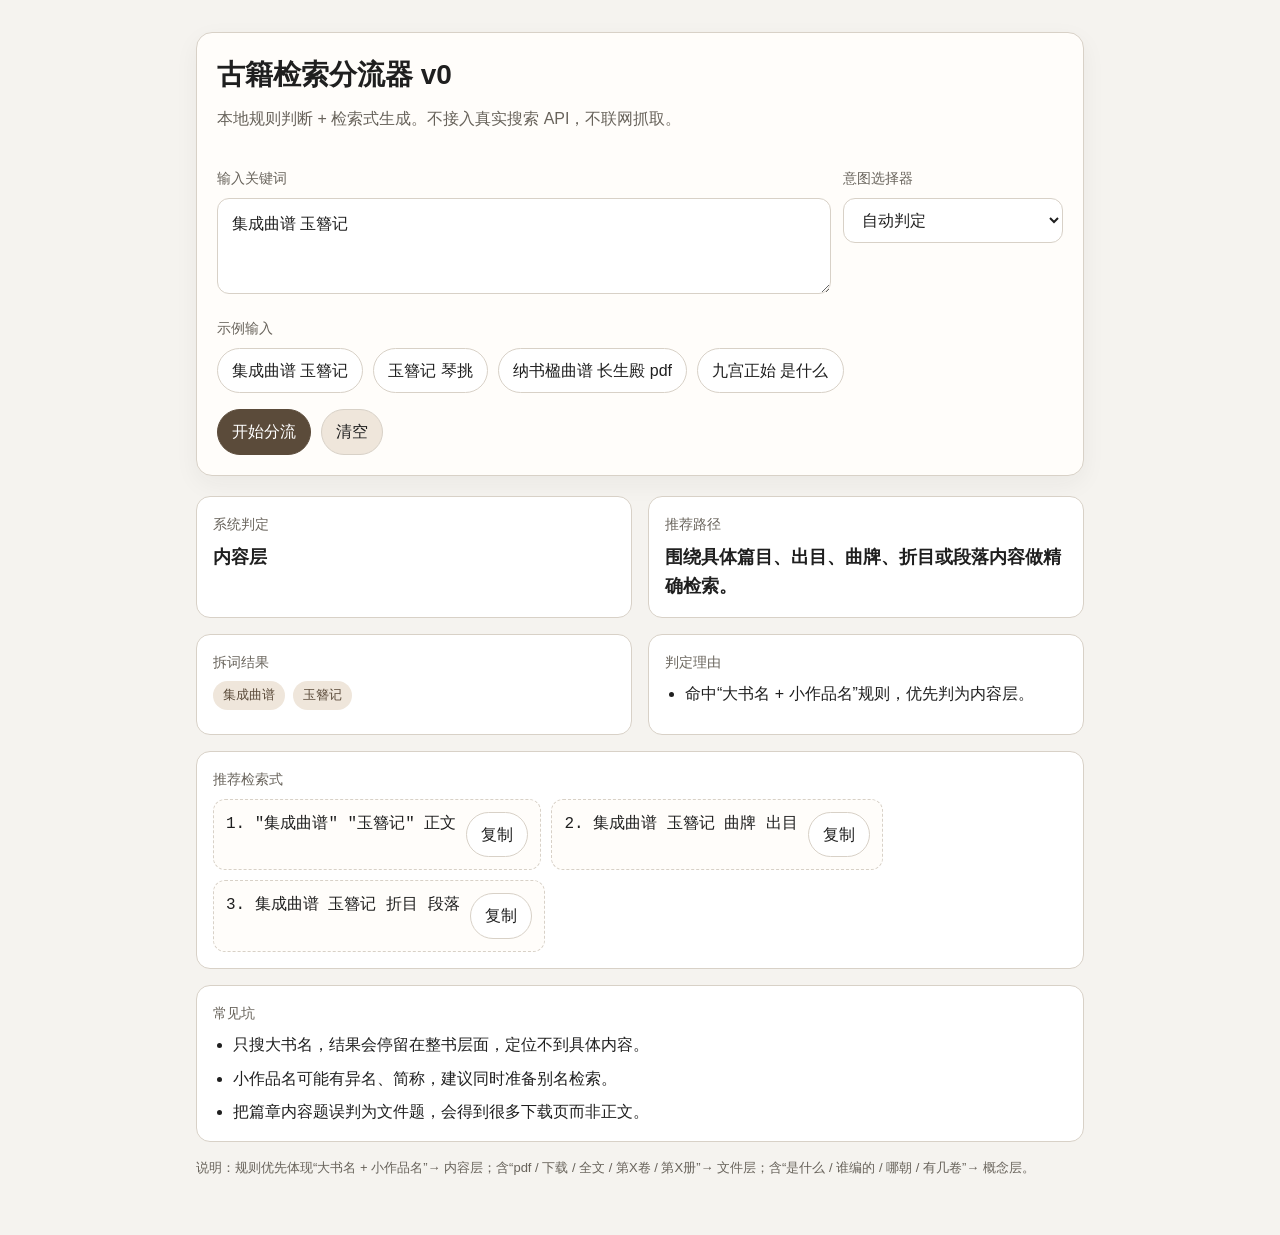
==== index.html @ 86e20113 "Add ancient text query router single-page tool" ====
<!doctype html>
<html lang="zh-CN">
  <head>
    <meta charset="UTF-8" />
    <meta name="viewport" content="width=device-width, initial-scale=1.0" />
    <title>古籍检索分流器 v0</title>
    <style>
      :root {
        color-scheme: light;
        --bg: #f5f3ef;
        --card: #fffdfa;
        --text: #1f1f1f;
        --muted: #68635b;
        --line: #d8d1c7;
        --accent: #5b4b3a;
        --accent-soft: #efe6db;
      }

      * { box-sizing: border-box; }
      body {
        margin: 0;
        font-family: "PingFang SC", "Microsoft YaHei", sans-serif;
        background: var(--bg);
        color: var(--text);
        line-height: 1.6;
      }

      .wrap {
        max-width: 920px;
        margin: 0 auto;
        padding: 32px 16px 56px;
      }

      .panel {
        background: var(--card);
        border: 1px solid var(--line);
        border-radius: 16px;
        padding: 20px;
        box-shadow: 0 8px 24px rgba(31, 31, 31, 0.05);
      }

      h1, h2, h3, p { margin: 0; }
      h1 { font-size: 28px; margin-bottom: 8px; }
      .sub { color: var(--muted); margin-bottom: 20px; }
      .stack { display: grid; gap: 16px; }
      .row { display: grid; gap: 12px; }

      @media (min-width: 760px) {
        .row.two { grid-template-columns: 1fr 220px; align-items: start; }
        .grid { grid-template-columns: repeat(2, minmax(0, 1fr)); }
      }

      label { font-size: 14px; color: var(--muted); display: block; margin-bottom: 8px; }

      textarea, select {
        width: 100%;
        border: 1px solid var(--line);
        border-radius: 12px;
        padding: 12px 14px;
        font: inherit;
        background: #fff;
        color: var(--text);
      }

      textarea { min-height: 96px; resize: vertical; }

      .btns, .example-list, .search-list { display: flex; flex-wrap: wrap; gap: 10px; }
      button {
        border: 1px solid var(--line);
        background: #fff;
        color: var(--text);
        border-radius: 999px;
        padding: 9px 14px;
        cursor: pointer;
        font: inherit;
      }
      button:hover { border-color: var(--accent); }
      .primary { background: var(--accent); color: #fff; border-color: var(--accent); }
      .ghost { background: var(--accent-soft); }

      .grid { display: grid; gap: 16px; }
      .card {
        border: 1px solid var(--line);
        border-radius: 14px;
        padding: 16px;
        background: #fff;
      }
      .title { font-size: 14px; color: var(--muted); margin-bottom: 8px; }
      .value { font-size: 18px; font-weight: 700; }
      .tag {
        display: inline-flex;
        background: var(--accent-soft);
        color: var(--accent);
        border-radius: 999px;
        padding: 4px 10px;
        font-size: 13px;
        margin: 0 8px 8px 0;
      }
      ul { margin: 0; padding-left: 20px; }
      li + li { margin-top: 8px; }
      .search-item {
        display: grid;
        grid-template-columns: 1fr auto;
        gap: 10px;
        align-items: start;
        border: 1px dashed var(--line);
        border-radius: 12px;
        padding: 12px;
        background: #fffdfa;
      }
      .search-text {
        font-family: ui-monospace, SFMono-Regular, Menlo, Consolas, monospace;
        word-break: break-all;
      }
      .footnote { color: var(--muted); font-size: 13px; }
    </style>
  </head>
  <body>
    <main class="wrap">
      <section class="panel stack">
        <div>
          <h1>古籍检索分流器 v0</h1>
          <p class="sub">本地规则判断 + 检索式生成。不接入真实搜索 API，不联网抓取。</p>
        </div>

        <div class="row two">
          <div>
            <label for="queryInput">输入关键词</label>
            <textarea id="queryInput" placeholder="例如：集成曲谱 玉簪记"></textarea>
          </div>
          <div>
            <label for="intentSelect">意图选择器</label>
            <select id="intentSelect">
              <option value="auto">自动判定</option>
              <option value="concept">概念层</option>
              <option value="file">文件层</option>
              <option value="content">内容层</option>
            </select>
          </div>
        </div>

        <div class="stack">
          <div>
            <label>示例输入</label>
            <div class="example-list" id="exampleList"></div>
          </div>
          <div class="btns">
            <button class="primary" id="analyzeBtn">开始分流</button>
            <button class="ghost" id="clearBtn">清空</button>
          </div>
        </div>
      </section>

      <section class="stack" style="margin-top: 20px;" id="resultSection">
        <div class="grid">
          <div class="card">
            <div class="title">系统判定</div>
            <div class="value" id="judgement">—</div>
          </div>
          <div class="card">
            <div class="title">推荐路径</div>
            <div class="value" id="pathText">—</div>
          </div>
        </div>

        <div class="grid">
          <div class="card">
            <div class="title">拆词结果</div>
            <div id="tokens">—</div>
          </div>
          <div class="card">
            <div class="title">判定理由</div>
            <ul id="reasons"><li>—</li></ul>
          </div>
        </div>

        <div class="card">
          <div class="title">推荐检索式</div>
          <div class="search-list" id="searchList"></div>
        </div>

        <div class="card">
          <div class="title">常见坑</div>
          <ul id="pitfalls"></ul>
        </div>

        <p class="footnote">说明：规则优先体现“大书名 + 小作品名”→ 内容层；含“pdf / 下载 / 全文 / 第X卷 / 第X册”→ 文件层；含“是什么 / 谁编的 / 哪朝 / 有几卷”→ 概念层。</p>
      </section>
    </main>

    <script>
      // 预置示例，便于后续扩展为更多模板。
      const examples = [
        '集成曲谱 玉簪记',
        '玉簪记 琴挑',
        '纳书楹曲谱 长生殿 pdf',
        '九宫正始 是什么'
      ];

      const layerMeta = {
        concept: {
          label: '概念层',
          path: '先确认对象定义、版本、编者、时代与卷册信息，再进入下一步检索。',
          pitfalls: [
            '只问书名不问版本，容易把同名异书混在一起。',
            '把“是什么”类问题直接当全文下载题，会浪费时间。',
            '未先确认编者、朝代、卷数，后续检索式容易过宽。'
          ]
        },
        file: {
          label: '文件层',
          path: '优先找可下载或可打开的载体文件，再核对版本与卷册。',
          pitfalls: [
            '只搜“pdf”不加书名全称，常出现无关结果。',
            '“全文”结果未必是原书扫描件，可能只是节录。',
            '卷、册、部信息缺失时，容易下载错文件。'
          ]
        },
        content: {
          label: '内容层',
          path: '围绕具体篇目、出目、曲牌、折目或段落内容做精确检索。',
          pitfalls: [
            '只搜大书名，结果会停留在整书层面，定位不到具体内容。',
            '小作品名可能有异名、简称，建议同时准备别名检索。',
            '把篇章内容题误判为文件题，会得到很多下载页而非正文。'
          ]
        }
      };

      const bigTitleHints = ['曲谱', '集成', '总集', '文库', '丛刊', '全书', '选', '汇编'];
      const conceptMarkers = ['是什么', '谁编的', '哪朝', '有几卷'];
      const fileMarkers = ['pdf', '下载', '全文'];

      function splitQuery(input) {
        return input
          .trim()
          .split(/\s+/)
          .filter(Boolean);
      }

      function hasVolumeMarker(input) {
        return /第[一二三四五六七八九十百千万\d]+[卷册]/.test(input);
      }

      function detectLayer(input, manualIntent) {
        const text = input.trim();
        const tokens = splitQuery(text);
        const reasons = [];

        if (!text) {
          return {
            layer: 'concept',
            tokens: [],
            reasons: ['输入为空，默认展示概念层说明。']
          };
        }

        if (manualIntent !== 'auto') {
          reasons.push(`已使用手动意图：${layerMeta[manualIntent].label}。`);
          return { layer: manualIntent, tokens, reasons };
        }

        const conceptHit = conceptMarkers.find((item) => text.includes(item));
        const fileHit = fileMarkers.find((item) => text.toLowerCase().includes(item));
        const volumeHit = hasVolumeMarker(text);
        const hasBigPlusSmall = tokens.length >= 2 && (bigTitleHints.some((item) => tokens[0].includes(item)) || bigTitleHints.some((item) => text.includes(item))) && tokens[1].length >= 2;

        if (hasBigPlusSmall) {
          reasons.push('命中“大书名 + 小作品名”规则，优先判为内容层。');
          if (fileHit || volumeHit) {
            reasons.push('虽然同时出现文件线索，但内容定位优先级更高，建议先定篇目再找载体。');
          }
          return { layer: 'content', tokens, reasons };
        }

        if (fileHit || volumeHit) {
          reasons.push(`命中文件线索：${fileHit || '第X卷/第X册'}。`);
          reasons.push('该类查询通常在寻找可打开、可下载或指定卷册的文件。');
          return { layer: 'file', tokens, reasons };
        }

        if (conceptHit) {
          reasons.push(`命中概念线索：${conceptHit}。`);
          reasons.push('该类查询更适合先确认定义、编者、时代或卷数。');
          return { layer: 'concept', tokens, reasons };
        }

        if (tokens.length >= 2) {
          reasons.push('查询中包含多个词，且更像在定位具体篇目或段落。');
          return { layer: 'content', tokens, reasons };
        }

        reasons.push('未命中强规则，默认先走概念层，缩小对象范围。');
        return { layer: 'concept', tokens, reasons };
      }

      function buildQueries(input, layer, tokens) {
        const joined = tokens.join(' ');
        const exact = tokens.map((token) => `"${token}"`).join(' ');

        if (layer === 'concept') {
          return [
            `${exact} 是什么`,
            `${joined} 谁编的 哪朝 有几卷`,
            `${joined} 版本 编者 卷数`
          ];
        }

        if (layer === 'file') {
          return [
            `${exact} pdf`,
            `${joined} 全文 下载`,
            `${joined} 第1卷 pdf 版本`
          ];
        }

        return [
          `${exact} 正文`,
          `${joined} 曲牌 出目`,
          `${joined} 折目 段落`
        ];
      }

      function renderResult() {
        const input = document.getElementById('queryInput').value;
        const manualIntent = document.getElementById('intentSelect').value;
        const result = detectLayer(input, manualIntent);
        const meta = layerMeta[result.layer];
        const searches = buildQueries(input, result.layer, result.tokens);

        document.getElementById('judgement').textContent = meta.label;
        document.getElementById('pathText').textContent = meta.path;

        const tokenBox = document.getElementById('tokens');
        tokenBox.innerHTML = result.tokens.length
          ? result.tokens.map((token) => `<span class="tag">${token}</span>`).join('')
          : '—';

        document.getElementById('reasons').innerHTML = result.reasons
          .map((reason) => `<li>${reason}</li>`)
          .join('');

        const searchList = document.getElementById('searchList');
        searchList.innerHTML = searches
          .map((text, index) => `
            <div class="search-item">
              <div class="search-text">${index + 1}. ${text}</div>
              <button data-copy="${text.replace(/"/g, '&quot;')}">复制</button>
            </div>
          `)
          .join('');

        document.getElementById('pitfalls').innerHTML = meta.pitfalls
          .map((item) => `<li>${item}</li>`)
          .join('');
      }

      function bindExamples() {
        const box = document.getElementById('exampleList');
        box.innerHTML = examples
          .map((example) => `<button type="button" data-example="${example}">${example}</button>`)
          .join('');

        box.addEventListener('click', (event) => {
          const target = event.target;
          if (target.matches('[data-example]')) {
            document.getElementById('queryInput').value = target.getAttribute('data-example');
            document.getElementById('intentSelect').value = 'auto';
            renderResult();
          }
        });
      }

      function bindActions() {
        document.getElementById('analyzeBtn').addEventListener('click', renderResult);
        document.getElementById('clearBtn').addEventListener('click', () => {
          document.getElementById('queryInput').value = '';
          document.getElementById('intentSelect').value = 'auto';
          renderResult();
        });

        document.getElementById('searchList').addEventListener('click', async (event) => {
          const target = event.target;
          if (!target.matches('[data-copy]')) return;
          const text = target.getAttribute('data-copy');
          try {
            await navigator.clipboard.writeText(text);
            target.textContent = '已复制';
            setTimeout(() => { target.textContent = '复制'; }, 1200);
          } catch {
            target.textContent = '复制失败';
            setTimeout(() => { target.textContent = '复制'; }, 1200);
          }
        });
      }

      bindExamples();
      bindActions();
      document.getElementById('queryInput').value = examples[0];
      renderResult();
    </script>
  </body>
</html>
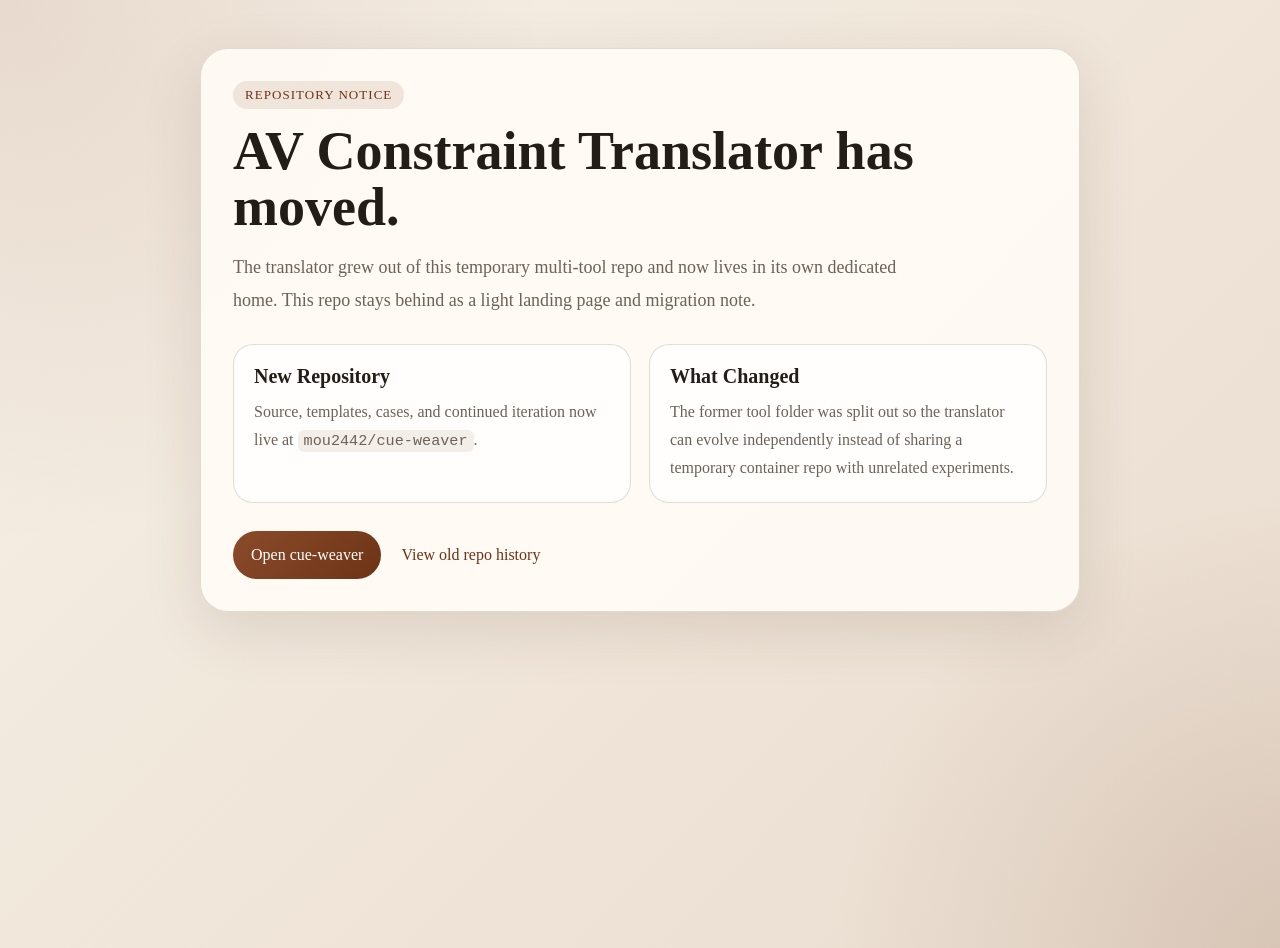
==== commit 5250addd: "Turn GPT repo into migration landing page" ====
--- a/index.html
+++ b/index.html
@@ -3,401 +3,170 @@
   <head>
     <meta charset="UTF-8" />
     <meta name="viewport" content="width=device-width, initial-scale=1.0" />
-    <title>古籍检索分流器 v0</title>
+    <title>GPT Repo Notice</title>
     <style>
       :root {
         color-scheme: light;
-        --bg: #f5f3ef;
-        --card: #fffdfa;
-        --text: #1f1f1f;
-        --muted: #68635b;
-        --line: #d8d1c7;
-        --accent: #5b4b3a;
-        --accent-soft: #efe6db;
+        --bg: #f4efe7;
+        --paper: rgba(255, 251, 245, 0.94);
+        --ink: #231d18;
+        --muted: #6d6258;
+        --line: rgba(95, 74, 55, 0.18);
+        --accent: #8a4b2a;
+        --accent-strong: #6d3316;
       }
 
-      * { box-sizing: border-box; }
+      * {
+        box-sizing: border-box;
+      }
+
       body {
         margin: 0;
-        font-family: "PingFang SC", "Microsoft YaHei", sans-serif;
-        background: var(--bg);
-        color: var(--text);
-        line-height: 1.6;
+        min-height: 100vh;
+        font-family: "Georgia", "Times New Roman", "Songti SC", serif;
+        color: var(--ink);
+        background:
+          radial-gradient(circle at top left, rgba(138, 75, 42, 0.14), transparent 34%),
+          radial-gradient(circle at bottom right, rgba(109, 51, 22, 0.14), transparent 28%),
+          linear-gradient(135deg, #f7f1e8, #efe4d7 58%, #e9ddd0);
       }
 
-      .wrap {
-        max-width: 920px;
-        margin: 0 auto;
-        padding: 32px 16px 56px;
+      main {
+        width: min(880px, calc(100% - 32px));
+        margin: 48px auto;
+        padding: 32px;
+        border: 1px solid var(--line);
+        border-radius: 28px;
+        background: var(--paper);
+        box-shadow: 0 18px 60px rgba(60, 42, 28, 0.12);
       }
 
-      .panel {
-        background: var(--card);
-        border: 1px solid var(--line);
-        border-radius: 16px;
-        padding: 20px;
-        box-shadow: 0 8px 24px rgba(31, 31, 31, 0.05);
+      h1,
+      p {
+        margin: 0;
       }
 
-      h1, h2, h3, p { margin: 0; }
-      h1 { font-size: 28px; margin-bottom: 8px; }
-      .sub { color: var(--muted); margin-bottom: 20px; }
-      .stack { display: grid; gap: 16px; }
-      .row { display: grid; gap: 12px; }
-
-      @media (min-width: 760px) {
-        .row.two { grid-template-columns: 1fr 220px; align-items: start; }
-        .grid { grid-template-columns: repeat(2, minmax(0, 1fr)); }
+      .eyebrow {
+        display: inline-block;
+        margin-bottom: 14px;
+        padding: 6px 12px;
+        border-radius: 999px;
+        background: rgba(138, 75, 42, 0.12);
+        color: var(--accent-strong);
+        font-size: 13px;
+        letter-spacing: 0.08em;
+        text-transform: uppercase;
       }
 
-      label { font-size: 14px; color: var(--muted); display: block; margin-bottom: 8px; }
-
-      textarea, select {
-        width: 100%;
-        border: 1px solid var(--line);
-        border-radius: 12px;
-        padding: 12px 14px;
-        font: inherit;
-        background: #fff;
-        color: var(--text);
+      h1 {
+        font-size: clamp(32px, 6vw, 54px);
+        line-height: 1.04;
+        margin-bottom: 16px;
       }
 
-      textarea { min-height: 96px; resize: vertical; }
+      .lead {
+        max-width: 680px;
+        font-size: 18px;
+        line-height: 1.8;
+        color: var(--muted);
+      }
 
-      .btns, .example-list, .search-list { display: flex; flex-wrap: wrap; gap: 10px; }
-      button {
+      .grid {
+        display: grid;
+        gap: 18px;
+        margin-top: 28px;
+      }
+
+      .card {
+        padding: 20px;
         border: 1px solid var(--line);
-        background: #fff;
-        color: var(--text);
+        border-radius: 20px;
+        background: rgba(255, 255, 255, 0.7);
+      }
+
+      .card h2 {
+        margin: 0 0 10px;
+        font-size: 20px;
+      }
+
+      .card p {
+        color: var(--muted);
+        line-height: 1.75;
+      }
+
+      .actions {
+        display: flex;
+        flex-wrap: wrap;
+        gap: 12px;
+        margin-top: 28px;
+      }
+
+      a.button {
+        display: inline-flex;
+        align-items: center;
+        justify-content: center;
+        min-height: 48px;
+        padding: 0 18px;
         border-radius: 999px;
-        padding: 9px 14px;
-        cursor: pointer;
-        font: inherit;
+        text-decoration: none;
+        color: white;
+        background: linear-gradient(135deg, var(--accent), var(--accent-strong));
       }
-      button:hover { border-color: var(--accent); }
-      .primary { background: var(--accent); color: #fff; border-color: var(--accent); }
-      .ghost { background: var(--accent-soft); }
 
-      .grid { display: grid; gap: 16px; }
-      .card {
-        border: 1px solid var(--line);
-        border-radius: 14px;
-        padding: 16px;
-        background: #fff;
+      a.link {
+        display: inline-flex;
+        align-items: center;
+        min-height: 48px;
+        padding: 0 8px;
+        color: var(--accent-strong);
+        text-decoration: none;
       }
-      .title { font-size: 14px; color: var(--muted); margin-bottom: 8px; }
-      .value { font-size: 18px; font-weight: 700; }
-      .tag {
-        display: inline-flex;
-        background: var(--accent-soft);
-        color: var(--accent);
-        border-radius: 999px;
-        padding: 4px 10px;
-        font-size: 13px;
-        margin: 0 8px 8px 0;
+
+      code {
+        padding: 2px 6px;
+        border-radius: 6px;
+        background: rgba(138, 75, 42, 0.09);
+        font-family: "Cascadia Code", "Consolas", monospace;
+        font-size: 0.95em;
       }
-      ul { margin: 0; padding-left: 20px; }
-      li + li { margin-top: 8px; }
-      .search-item {
-        display: grid;
-        grid-template-columns: 1fr auto;
-        gap: 10px;
-        align-items: start;
-        border: 1px dashed var(--line);
-        border-radius: 12px;
-        padding: 12px;
-        background: #fffdfa;
+
+      @media (min-width: 720px) {
+        .grid {
+          grid-template-columns: repeat(2, minmax(0, 1fr));
+        }
       }
-      .search-text {
-        font-family: ui-monospace, SFMono-Regular, Menlo, Consolas, monospace;
-        word-break: break-all;
-      }
-      .footnote { color: var(--muted); font-size: 13px; }
     </style>
   </head>
   <body>
-    <main class="wrap">
-      <section class="panel stack">
-        <div>
-          <h1>古籍检索分流器 v0</h1>
-          <p class="sub">本地规则判断 + 检索式生成。不接入真实搜索 API，不联网抓取。</p>
-        </div>
+    <main>
+      <div class="eyebrow">Repository Notice</div>
+      <h1>AV Constraint Translator has moved.</h1>
+      <p class="lead">
+        The translator grew out of this temporary multi-tool repo and now lives in its own dedicated
+        home. This repo stays behind as a light landing page and migration note.
+      </p>
 
-        <div class="row two">
-          <div>
-            <label for="queryInput">输入关键词</label>
-            <textarea id="queryInput" placeholder="例如：集成曲谱 玉簪记"></textarea>
-          </div>
-          <div>
-            <label for="intentSelect">意图选择器</label>
-            <select id="intentSelect">
-              <option value="auto">自动判定</option>
-              <option value="concept">概念层</option>
-              <option value="file">文件层</option>
-              <option value="content">内容层</option>
-            </select>
-          </div>
-        </div>
-
-        <div class="stack">
-          <div>
-            <label>示例输入</label>
-            <div class="example-list" id="exampleList"></div>
-          </div>
-          <div class="btns">
-            <button class="primary" id="analyzeBtn">开始分流</button>
-            <button class="ghost" id="clearBtn">清空</button>
-          </div>
-        </div>
+      <section class="grid">
+        <article class="card">
+          <h2>New Repository</h2>
+          <p>
+            Source, templates, cases, and continued iteration now live at
+            <code>mou2442/cue-weaver</code>.
+          </p>
+        </article>
+        <article class="card">
+          <h2>What Changed</h2>
+          <p>
+            The former tool folder was split out so the translator can evolve independently instead of
+            sharing a temporary container repo with unrelated experiments.
+          </p>
+        </article>
       </section>
 
-      <section class="stack" style="margin-top: 20px;" id="resultSection">
-        <div class="grid">
-          <div class="card">
-            <div class="title">系统判定</div>
-            <div class="value" id="judgement">—</div>
-          </div>
-          <div class="card">
-            <div class="title">推荐路径</div>
-            <div class="value" id="pathText">—</div>
-          </div>
-        </div>
-
-        <div class="grid">
-          <div class="card">
-            <div class="title">拆词结果</div>
-            <div id="tokens">—</div>
-          </div>
-          <div class="card">
-            <div class="title">判定理由</div>
-            <ul id="reasons"><li>—</li></ul>
-          </div>
-        </div>
-
-        <div class="card">
-          <div class="title">推荐检索式</div>
-          <div class="search-list" id="searchList"></div>
-        </div>
-
-        <div class="card">
-          <div class="title">常见坑</div>
-          <ul id="pitfalls"></ul>
-        </div>
-
-        <p class="footnote">说明：规则优先体现“大书名 + 小作品名”→ 内容层；含“pdf / 下载 / 全文 / 第X卷 / 第X册”→ 文件层；含“是什么 / 谁编的 / 哪朝 / 有几卷”→ 概念层。</p>
-      </section>
+      <div class="actions">
+        <a class="button" href="https://github.com/mou2442/cue-weaver">Open cue-weaver</a>
+        <a class="link" href="https://github.com/mou2442/GPT">View old repo history</a>
+      </div>
     </main>
-
-    <script>
-      // 预置示例，便于后续扩展为更多模板。
-      const examples = [
-        '集成曲谱 玉簪记',
-        '玉簪记 琴挑',
-        '纳书楹曲谱 长生殿 pdf',
-        '九宫正始 是什么'
-      ];
-
-      const layerMeta = {
-        concept: {
-          label: '概念层',
-          path: '先确认对象定义、版本、编者、时代与卷册信息，再进入下一步检索。',
-          pitfalls: [
-            '只问书名不问版本，容易把同名异书混在一起。',
-            '把“是什么”类问题直接当全文下载题，会浪费时间。',
-            '未先确认编者、朝代、卷数，后续检索式容易过宽。'
-          ]
-        },
-        file: {
-          label: '文件层',
-          path: '优先找可下载或可打开的载体文件，再核对版本与卷册。',
-          pitfalls: [
-            '只搜“pdf”不加书名全称，常出现无关结果。',
-            '“全文”结果未必是原书扫描件，可能只是节录。',
-            '卷、册、部信息缺失时，容易下载错文件。'
-          ]
-        },
-        content: {
-          label: '内容层',
-          path: '围绕具体篇目、出目、曲牌、折目或段落内容做精确检索。',
-          pitfalls: [
-            '只搜大书名，结果会停留在整书层面，定位不到具体内容。',
-            '小作品名可能有异名、简称，建议同时准备别名检索。',
-            '把篇章内容题误判为文件题，会得到很多下载页而非正文。'
-          ]
-        }
-      };
-
-      const bigTitleHints = ['曲谱', '集成', '总集', '文库', '丛刊', '全书', '选', '汇编'];
-      const conceptMarkers = ['是什么', '谁编的', '哪朝', '有几卷'];
-      const fileMarkers = ['pdf', '下载', '全文'];
-
-      function splitQuery(input) {
-        return input
-          .trim()
-          .split(/\s+/)
-          .filter(Boolean);
-      }
-
-      function hasVolumeMarker(input) {
-        return /第[一二三四五六七八九十百千万\d]+[卷册]/.test(input);
-      }
-
-      function detectLayer(input, manualIntent) {
-        const text = input.trim();
-        const tokens = splitQuery(text);
-        const reasons = [];
-
-        if (!text) {
-          return {
-            layer: 'concept',
-            tokens: [],
-            reasons: ['输入为空，默认展示概念层说明。']
-          };
-        }
-
-        if (manualIntent !== 'auto') {
-          reasons.push(`已使用手动意图：${layerMeta[manualIntent].label}。`);
-          return { layer: manualIntent, tokens, reasons };
-        }
-
-        const conceptHit = conceptMarkers.find((item) => text.includes(item));
-        const fileHit = fileMarkers.find((item) => text.toLowerCase().includes(item));
-        const volumeHit = hasVolumeMarker(text);
-        const hasBigPlusSmall = tokens.length >= 2 && (bigTitleHints.some((item) => tokens[0].includes(item)) || bigTitleHints.some((item) => text.includes(item))) && tokens[1].length >= 2;
-
-        if (hasBigPlusSmall) {
-          reasons.push('命中“大书名 + 小作品名”规则，优先判为内容层。');
-          if (fileHit || volumeHit) {
-            reasons.push('虽然同时出现文件线索，但内容定位优先级更高，建议先定篇目再找载体。');
-          }
-          return { layer: 'content', tokens, reasons };
-        }
-
-        if (fileHit || volumeHit) {
-          reasons.push(`命中文件线索：${fileHit || '第X卷/第X册'}。`);
-          reasons.push('该类查询通常在寻找可打开、可下载或指定卷册的文件。');
-          return { layer: 'file', tokens, reasons };
-        }
-
-        if (conceptHit) {
-          reasons.push(`命中概念线索：${conceptHit}。`);
-          reasons.push('该类查询更适合先确认定义、编者、时代或卷数。');
-          return { layer: 'concept', tokens, reasons };
-        }
-
-        if (tokens.length >= 2) {
-          reasons.push('查询中包含多个词，且更像在定位具体篇目或段落。');
-          return { layer: 'content', tokens, reasons };
-        }
-
-        reasons.push('未命中强规则，默认先走概念层，缩小对象范围。');
-        return { layer: 'concept', tokens, reasons };
-      }
-
-      function buildQueries(input, layer, tokens) {
-        const joined = tokens.join(' ');
-        const exact = tokens.map((token) => `"${token}"`).join(' ');
-
-        if (layer === 'concept') {
-          return [
-            `${exact} 是什么`,
-            `${joined} 谁编的 哪朝 有几卷`,
-            `${joined} 版本 编者 卷数`
-          ];
-        }
-
-        if (layer === 'file') {
-          return [
-            `${exact} pdf`,
-            `${joined} 全文 下载`,
-            `${joined} 第1卷 pdf 版本`
-          ];
-        }
-
-        return [
-          `${exact} 正文`,
-          `${joined} 曲牌 出目`,
-          `${joined} 折目 段落`
-        ];
-      }
-
-      function renderResult() {
-        const input = document.getElementById('queryInput').value;
-        const manualIntent = document.getElementById('intentSelect').value;
-        const result = detectLayer(input, manualIntent);
-        const meta = layerMeta[result.layer];
-        const searches = buildQueries(input, result.layer, result.tokens);
-
-        document.getElementById('judgement').textContent = meta.label;
-        document.getElementById('pathText').textContent = meta.path;
-
-        const tokenBox = document.getElementById('tokens');
-        tokenBox.innerHTML = result.tokens.length
-          ? result.tokens.map((token) => `<span class="tag">${token}</span>`).join('')
-          : '—';
-
-        document.getElementById('reasons').innerHTML = result.reasons
-          .map((reason) => `<li>${reason}</li>`)
-          .join('');
-
-        const searchList = document.getElementById('searchList');
-        searchList.innerHTML = searches
-          .map((text, index) => `
-            <div class="search-item">
-              <div class="search-text">${index + 1}. ${text}</div>
-              <button data-copy="${text.replace(/"/g, '&quot;')}">复制</button>
-            </div>
-          `)
-          .join('');
-
-        document.getElementById('pitfalls').innerHTML = meta.pitfalls
-          .map((item) => `<li>${item}</li>`)
-          .join('');
-      }
-
-      function bindExamples() {
-        const box = document.getElementById('exampleList');
-        box.innerHTML = examples
-          .map((example) => `<button type="button" data-example="${example}">${example}</button>`)
-          .join('');
-
-        box.addEventListener('click', (event) => {
-          const target = event.target;
-          if (target.matches('[data-example]')) {
-            document.getElementById('queryInput').value = target.getAttribute('data-example');
-            document.getElementById('intentSelect').value = 'auto';
-            renderResult();
-          }
-        });
-      }
-
-      function bindActions() {
-        document.getElementById('analyzeBtn').addEventListener('click', renderResult);
-        document.getElementById('clearBtn').addEventListener('click', () => {
-          document.getElementById('queryInput').value = '';
-          document.getElementById('intentSelect').value = 'auto';
-          renderResult();
-        });
-
-        document.getElementById('searchList').addEventListener('click', async (event) => {
-          const target = event.target;
-          if (!target.matches('[data-copy]')) return;
-          const text = target.getAttribute('data-copy');
-          try {
-            await navigator.clipboard.writeText(text);
-            target.textContent = '已复制';
-            setTimeout(() => { target.textContent = '复制'; }, 1200);
-          } catch {
-            target.textContent = '复制失败';
-            setTimeout(() => { target.textContent = '复制'; }, 1200);
-          }
-        });
-      }
-
-      bindExamples();
-      bindActions();
-      document.getElementById('queryInput').value = examples[0];
-      renderResult();
-    </script>
   </body>
 </html>
